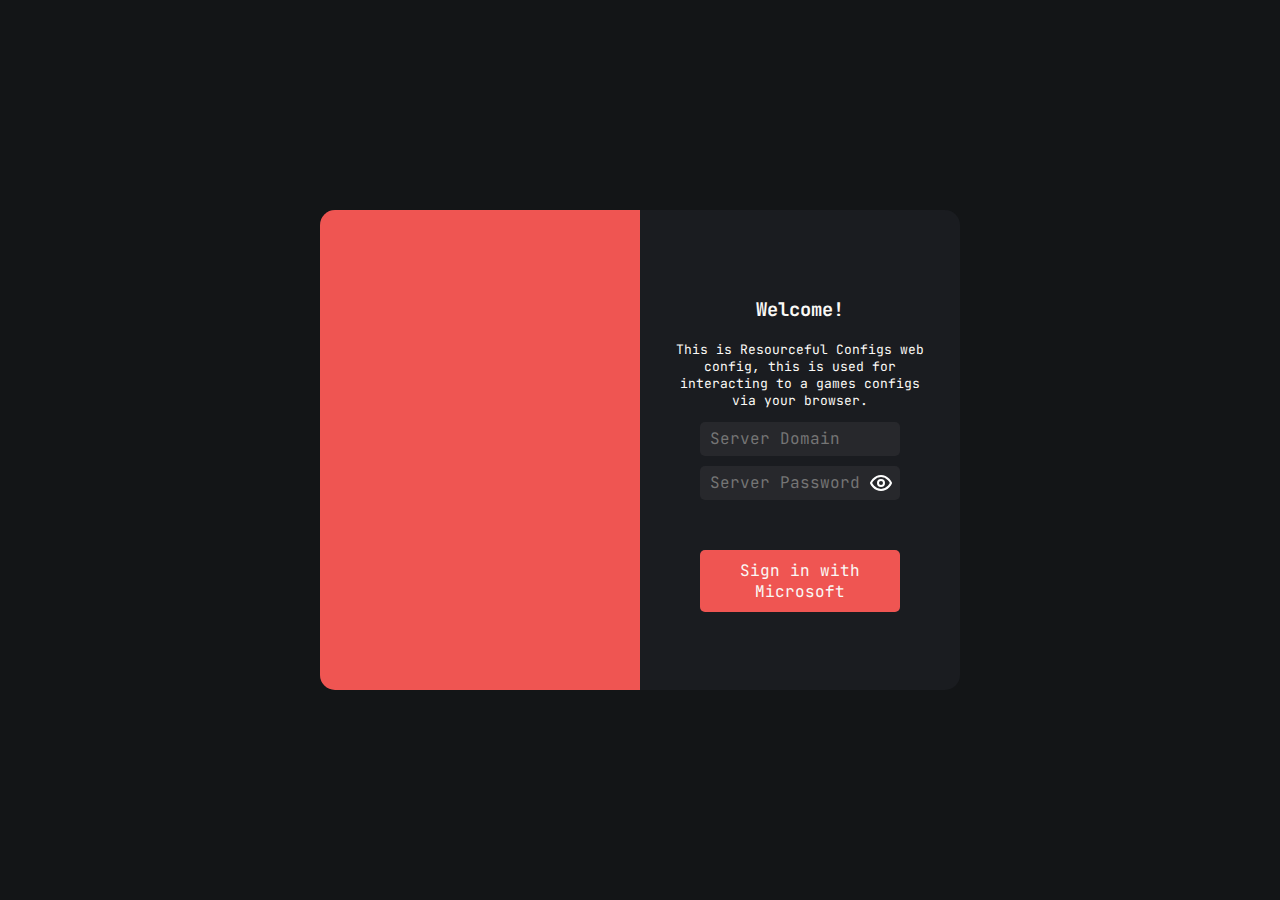
==== public/index.html @ ec04a129 "Initial Commit" ====
<!DOCTYPE html>
<html lang="en" xmlns="http://www.w3.org/1999/html">
<head>
    <meta charset="UTF-8">
    <title>Login</title>
    <link rel="stylesheet" href="styles/index.css">
    <link rel="stylesheet" href="styles/login.css">
</head>
<body>
    <div id="container">
        <div id="splash"></div>
        <div id="login-container">
            <div>
                <h3>Welcome!</h3>
                <p>This is Resourceful Configs web config, this is used for interacting to a games configs via your browser.</p>
                <input type="text" name="server-domain" id="server-domain" placeholder="Server Domain"/>
                <input type="password" name="server-password" id="server-password" placeholder="Server Password"/>
                <label id="show-password" for="server-password"></label>
                <button id="server-login">Sign in with Microsoft</button>
            </div>
        </div>
    </div>
</body>
<script src="scripts/login/login.js"></script>
</html>
---- public/styles/index.css ----
@import url('https://fonts.googleapis.com/css2?family=JetBrains+Mono:wght@100;300;400;500;700&display=swap');

:root {
    --background-color: #131517;
    --container-color: #1A1C20;

    --accent-color: #27282C;

    --text-title-color: #FAF9F6;
    --text-paragraph-color: #727478;

    --button-color: #27282C;
    --button-transparent-color: rgba(39, 40, 44, 0.5);
    --button-hover-color: #35373B;

    --highlight-color: #EF5552;
    --highlight-hover-color: #F56A67;
}

body, html {
    padding: 0;
    margin: 0;

    height: 100vh;

    font-family: 'JetBrains Mono', monospace;
}

.no-drag {
    user-select: none;
    -moz-user-select: none;
    -webkit-user-drag: none;
    -webkit-user-select: none;
    -ms-user-select: none;
}

.no-margin {
    margin: 0;
}

.no-link-color {
    color: inherit;
}
---- public/styles/login.css ----
body {
    background-color: var(--background-color);

    display: flex;
    justify-content: center;
    align-items: center;
}

#container {
    width: clamp(150px, 50%, 750px);
    aspect-ratio: 4/3;
    background-color: var(--container-color);
    border-radius: 15px;

    display: grid;
    grid-template-columns: 1fr 1fr;

    row-gap: 20px;
}

#splash {
    background-color: var(--highlight-color);
    border-radius: 15px 0 0 15px;
}

#login-container {
    display: flex;
    flex-direction: column;
    justify-content: center;
    align-content: center;
    text-align: center;

    color: var(--text-title-color);
}

#login-container > div {
    padding: 30px;
}

#server-domain, #server-password, #server-login {
    padding: 10px;
    position: relative;
    left: 0;
    outline: none;
    border: transparent;
    background-color: var(--button-color);
    font-size: 16px;

    border-radius: 5px;

    width: calc(100% - 80px);

    height: 14px;

    font-family: 'JetBrains Mono', monospace;

    color: var(--text-title-color);

    margin-bottom: 10px;
}

#show-password {
    position: absolute;

    background-image: url("../assets/lucide/eye.svg");
    background-position: center;
    background-repeat: no-repeat;

    height: 24px;
    width: 24px;
    padding: 5px;

    background-color: var(--button-color);

    margin-left: -36px;

    border-radius: 5px;
}

#show-password:hover {
    cursor: pointer;
}

#show-password.open {
    background-image: url("../assets/lucide/eye-off.svg");
}

#server-login {
    margin-top: 40px;

    width: calc(100% - 60px);
    height: initial;

    background-color: var(--highlight-color);
}

#server-login:hover {
    cursor: pointer;
}

#login-container > div > p {
    font-size: small;
}
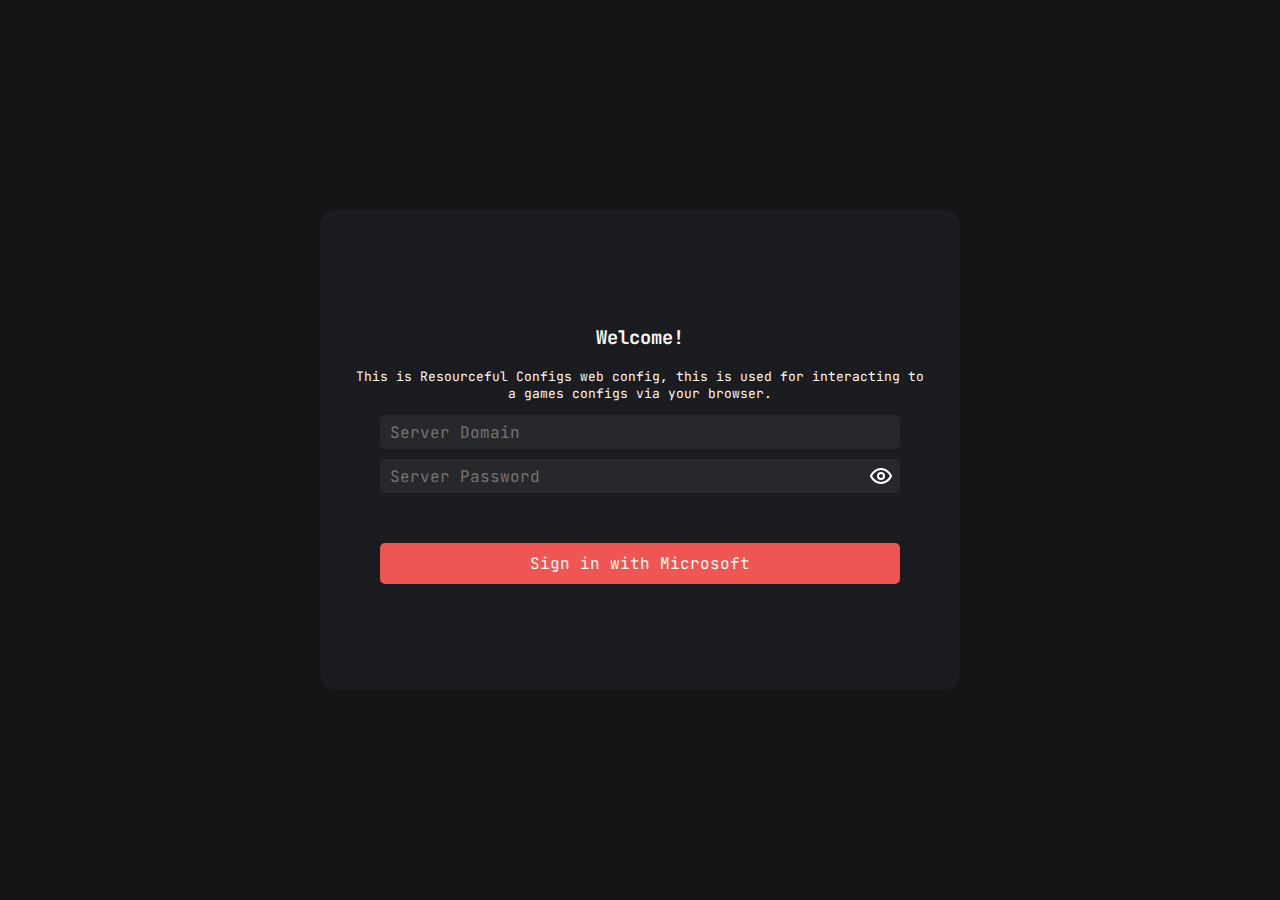
==== commit cc34e943: "Set viewport width" ====
--- a/public/index.html
+++ b/public/index.html
@@ -2,6 +2,7 @@
 <html lang="en" xmlns="http://www.w3.org/1999/html">
 <head>
     <meta charset="UTF-8">
+    <meta name="viewport" content="width=device-width, initial-scale=1.0">
     <title>Login</title>
     <link rel="stylesheet" href="styles/index.css">
     <link rel="stylesheet" href="styles/login.css">
--- a/public/styles/login.css
+++ b/public/styles/login.css
@@ -100,4 +100,25 @@
 
 #login-container > div > p {
     font-size: small;
+}
+
+@media screen and (max-width: 1300px) {
+    #container {
+        grid-template-columns: 1fr;
+    }
+    #splash {
+        display: none;
+    }
+}
+
+@media screen and (max-width: 800px) {
+    #container {
+        width: 70%;
+    }
+}
+
+@media screen and (max-width: 500px) {
+    #container {
+        width: 80%;
+    }
 }